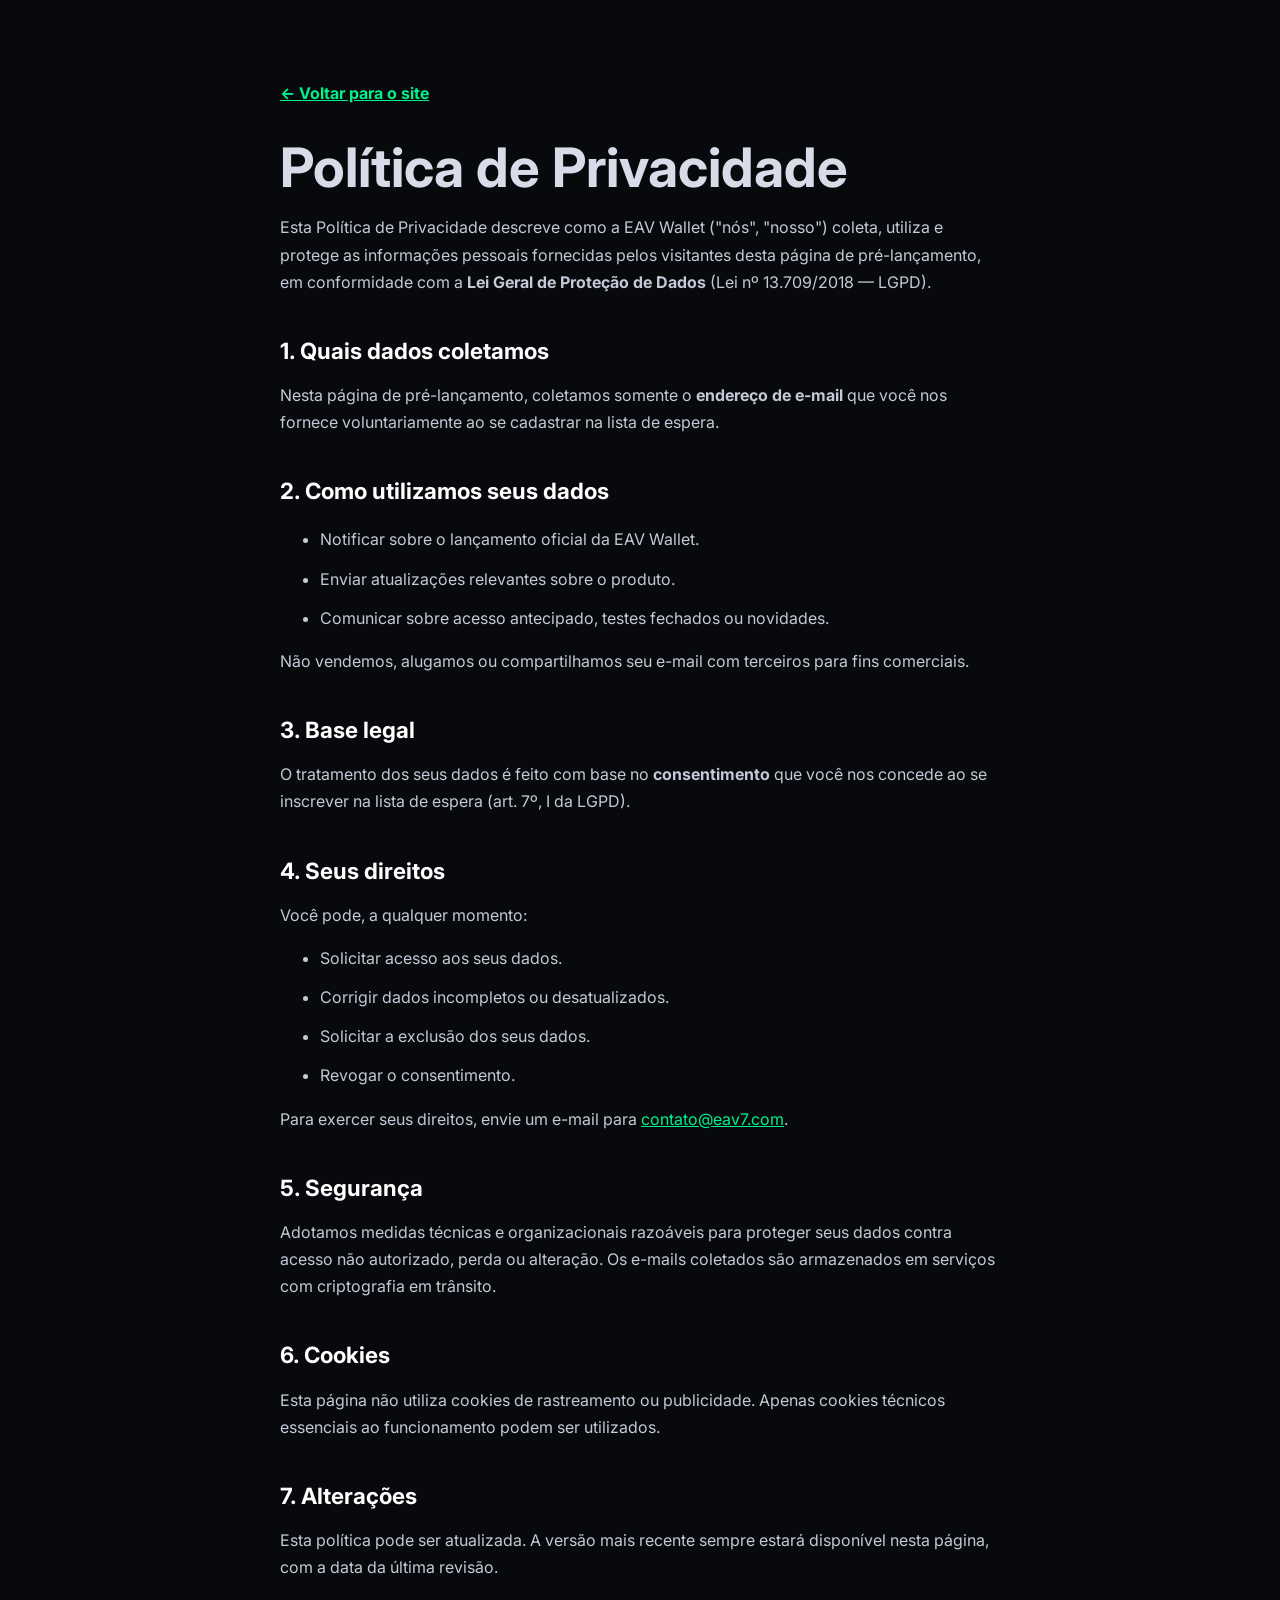
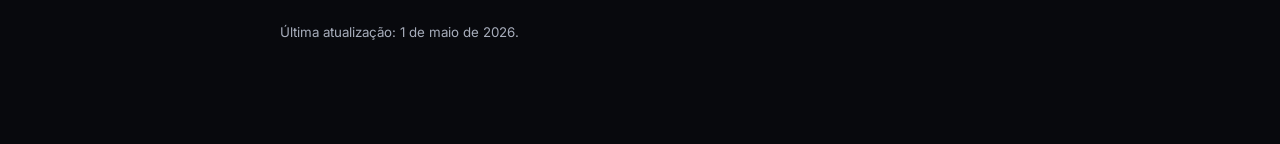
==== privacy.html @ 6b0c0b63 "feat: aplica top 10 melhorias da auditoria Performance: - PNG da seção Trade convertido pra JPEG: 5." ====
<!doctype html>
<html lang="pt-BR">
  <head>
    <meta charset="UTF-8" />
    <meta name="viewport" content="width=device-width, initial-scale=1.0" />
    <meta name="theme-color" content="#0a0814" />
    <title>Política de Privacidade | EAV Wallet</title>
    <meta name="description" content="Política de Privacidade da EAV Wallet — como tratamos seus dados em conformidade com a LGPD." />
    <meta name="robots" content="noindex" />
    <link rel="icon" type="image/svg+xml" href="favicon.svg" />
    <link rel="preconnect" href="https://fonts.googleapis.com" />
    <link rel="preconnect" href="https://fonts.gstatic.com" crossorigin />
    <link
      href="https://fonts.googleapis.com/css2?family=Inter:wght@400;500;600;700;800&display=swap"
      rel="stylesheet"
    />
    <link rel="stylesheet" href="styles.css" />
    <style>
      .legal {
        max-width: 760px;
        margin: 0 auto;
        padding: 80px 20px 100px;
        color: #d7dce8;
        line-height: 1.7;
      }
      .legal h1 {
        font-size: clamp(2rem, 5vw, 3.4rem);
        margin: 0 0 18px;
        line-height: 1.05;
      }
      .legal h2 {
        margin: 36px 0 12px;
        font-size: 1.4rem;
        color: #fff;
      }
      .legal p,
      .legal li {
        margin: 12px 0;
        color: #c3c9d6;
      }
      .legal a {
        color: var(--green);
        text-decoration: underline;
      }
      .legal small {
        display: block;
        margin-top: 40px;
        color: var(--muted);
      }
      .back {
        display: inline-flex;
        align-items: center;
        gap: 8px;
        margin-bottom: 32px;
        color: var(--green);
        font-weight: 700;
      }
    </style>
  </head>
  <body>
    <main class="legal">
      <a class="back" href="index.html">← Voltar para o site</a>
      <h1>Política de Privacidade</h1>
      <p>
        Esta Política de Privacidade descreve como a EAV Wallet ("nós", "nosso") coleta,
        utiliza e protege as informações pessoais fornecidas pelos visitantes desta página
        de pré-lançamento, em conformidade com a <strong>Lei Geral de Proteção de Dados</strong>
        (Lei nº 13.709/2018 — LGPD).
      </p>

      <h2>1. Quais dados coletamos</h2>
      <p>
        Nesta página de pré-lançamento, coletamos somente o <strong>endereço de e-mail</strong>
        que você nos fornece voluntariamente ao se cadastrar na lista de espera.
      </p>

      <h2>2. Como utilizamos seus dados</h2>
      <ul>
        <li>Notificar sobre o lançamento oficial da EAV Wallet.</li>
        <li>Enviar atualizações relevantes sobre o produto.</li>
        <li>Comunicar sobre acesso antecipado, testes fechados ou novidades.</li>
      </ul>
      <p>
        Não vendemos, alugamos ou compartilhamos seu e-mail com terceiros para fins comerciais.
      </p>

      <h2>3. Base legal</h2>
      <p>
        O tratamento dos seus dados é feito com base no <strong>consentimento</strong> que você
        nos concede ao se inscrever na lista de espera (art. 7º, I da LGPD).
      </p>

      <h2>4. Seus direitos</h2>
      <p>Você pode, a qualquer momento:</p>
      <ul>
        <li>Solicitar acesso aos seus dados.</li>
        <li>Corrigir dados incompletos ou desatualizados.</li>
        <li>Solicitar a exclusão dos seus dados.</li>
        <li>Revogar o consentimento.</li>
      </ul>
      <p>
        Para exercer seus direitos, envie um e-mail para
        <a href="mailto:contato@eav7.com">contato@eav7.com</a>.
      </p>

      <h2>5. Segurança</h2>
      <p>
        Adotamos medidas técnicas e organizacionais razoáveis para proteger seus dados contra
        acesso não autorizado, perda ou alteração. Os e-mails coletados são armazenados em
        serviços com criptografia em trânsito.
      </p>

      <h2>6. Cookies</h2>
      <p>
        Esta página não utiliza cookies de rastreamento ou publicidade. Apenas cookies técnicos
        essenciais ao funcionamento podem ser utilizados.
      </p>

      <h2>7. Alterações</h2>
      <p>
        Esta política pode ser atualizada. A versão mais recente sempre estará disponível nesta
        página, com a data da última revisão.
      </p>

      <small>Última atualização: 1 de maio de 2026.</small>
    </main>
  </body>
</html>
---- styles.css ----
:root {
  --bg: #08090d;
  --panel: #15171f;
  --panel-2: #1f222d;
  --text: #f8fafc;
  --muted: #a7adbb;
  --line: rgba(255, 255, 255, 0.1);
  --green: #00f08a;
  --green-2: #0cc978;
  --blue: #4f7cff;
  --violet: #6f5cff;
  --yellow: #f8c52e;
  --red: #ff5a67;
  --shadow: 0 28px 80px rgba(0, 0, 0, 0.38);
}

* {
  box-sizing: border-box;
}

html {
  scroll-behavior: smooth;
  overflow-x: hidden;
}

body {
  margin: 0;
  font-family: Inter, system-ui, -apple-system, BlinkMacSystemFont, "Segoe UI", sans-serif;
  background: var(--bg);
  color: var(--text);
  letter-spacing: 0;
  overflow-x: hidden;
}

a {
  color: inherit;
  text-decoration: none;
}

img {
  display: block;
  max-width: 100%;
}

a:focus-visible,
button:focus-visible,
input:focus-visible {
  outline: 3px solid var(--green);
  outline-offset: 3px;
}

.shell {
  width: 100%;
  max-width: 1180px;
  padding: 0 20px;
  margin: 0 auto;
}

main,
header,
footer,
section {
  width: 100%;
  max-width: 100%;
}

.site-header {
  position: sticky;
  top: 0;
  z-index: 50;
  border-bottom: 1px solid rgba(255, 255, 255, 0.08);
  background: rgba(8, 9, 13, 0.76);
  backdrop-filter: blur(18px);
}

.nav {
  min-height: 78px;
  display: flex;
  align-items: center;
  justify-content: space-between;
  gap: 24px;
}

.brand img {
  width: 180px;
  height: auto;
}

.nav-links {
  display: flex;
  align-items: center;
  gap: 6px;
  color: var(--muted);
  font-size: 0.94rem;
  font-weight: 600;
}

.nav-links > a,
.nav-trigger {
  display: inline-flex;
  align-items: center;
  gap: 6px;
  min-height: 42px;
  padding: 0 13px;
  border: 0;
  border-radius: 999px;
  color: var(--muted);
  background: transparent;
  font: inherit;
  cursor: pointer;
  transition: color 180ms ease, background 180ms ease;
}

.nav-links > a:hover,
.nav-trigger:hover,
.nav-group.is-open .nav-trigger {
  color: var(--text);
  background: rgba(255, 255, 255, 0.07);
}

.nav-trigger svg {
  width: 15px;
  height: 15px;
  transition: transform 180ms ease;
}

.nav-group {
  position: relative;
}

.nav-group.is-open .nav-trigger svg {
  transform: rotate(180deg);
}

.nav-dropdown {
  position: absolute;
  top: calc(100% + 12px);
  left: 0;
  width: 330px;
  padding: 10px;
  border: 1px solid rgba(255, 255, 255, 0.12);
  border-radius: 14px;
  background: rgba(15, 17, 24, 0.96);
  box-shadow: 0 24px 70px rgba(0, 0, 0, 0.42);
  backdrop-filter: blur(20px);
  opacity: 0;
  visibility: hidden;
  transform: translateY(8px) scale(0.98);
  transform-origin: top left;
  transition: opacity 180ms ease, visibility 180ms ease, transform 180ms ease;
}

.nav-group:hover .nav-dropdown,
.nav-group.is-open .nav-dropdown {
  opacity: 1;
  visibility: visible;
  transform: translateY(0) scale(1);
}

.nav-dropdown a {
  display: flex;
  gap: 12px;
  padding: 13px;
  border-radius: 10px;
  color: var(--text);
  transition: background 180ms ease, transform 180ms ease;
}

.nav-dropdown a:hover {
  background: rgba(0, 240, 138, 0.08);
  transform: translateX(3px);
}

.nav-dropdown svg {
  flex: 0 0 auto;
  width: 22px;
  height: 22px;
  color: var(--green);
}

.nav-dropdown span {
  display: grid;
  gap: 4px;
}

.nav-dropdown strong {
  font-size: 0.92rem;
}

.nav-dropdown small {
  color: var(--muted);
  font-size: 0.8rem;
  line-height: 1.35;
}

.nav-actions {
  display: flex;
  align-items: center;
  gap: 10px;
}

.nav-cta,
.button,
.waitlist button {
  display: inline-flex;
  align-items: center;
  justify-content: center;
  gap: 10px;
  border: 0;
  border-radius: 999px;
  font: inherit;
  font-weight: 800;
  cursor: pointer;
  transition: transform 180ms ease, border-color 180ms ease, background 180ms ease;
}

.nav-cta {
  min-height: 44px;
  padding: 0 18px;
  color: #06110c;
  background: var(--green);
}

.nav-login {
  display: inline-flex;
  align-items: center;
  justify-content: center;
  min-height: 44px;
  padding: 0 16px;
  border: 1px solid rgba(255, 255, 255, 0.12);
  border-radius: 999px;
  color: var(--text);
  background: rgba(255, 255, 255, 0.055);
  font-size: 0.9rem;
  font-weight: 800;
  transition: transform 180ms ease, border-color 180ms ease;
}

.nav-login:hover {
  transform: translateY(-2px);
  border-color: rgba(0, 240, 138, 0.35);
}

.mobile-menu-button {
  display: none;
  width: 44px;
  height: 44px;
  border: 1px solid rgba(255, 255, 255, 0.12);
  border-radius: 999px;
  color: var(--text);
  background: rgba(255, 255, 255, 0.055);
}

.mobile-menu-button svg {
  width: 21px;
  height: 21px;
}

.mobile-panel {
  display: none;
}

.button {
  min-height: 54px;
  padding: 0 22px;
}

.button.primary {
  color: #06110c;
  background: var(--green);
  box-shadow: 0 18px 48px rgba(0, 240, 138, 0.22);
}

.button.secondary {
  color: var(--text);
  border: 1px solid var(--line);
  background: rgba(255, 255, 255, 0.06);
}

.nav-cta:hover,
.button:hover,
.waitlist button:hover {
  transform: translateY(-2px);
}

.nav-cta svg,
.button svg,
.eyebrow svg,
.waitlist svg,
.feature-card svg,
.security-item svg {
  width: 18px;
  height: 18px;
  stroke-width: 2.4;
}

.section-band {
  position: relative;
  overflow: hidden;
}

.hero {
  min-height: calc(100vh - 78px);
  display: flex;
  align-items: center;
  padding: 76px 0 96px;
}

.hero::before,
.security-section::before,
.download-section::before {
  content: "";
  position: absolute;
  inset: 0;
  pointer-events: none;
  background:
    radial-gradient(circle at 16% 18%, rgba(0, 240, 138, 0.2), transparent 32%),
    radial-gradient(circle at 84% 20%, rgba(79, 124, 255, 0.18), transparent 31%),
    linear-gradient(180deg, rgba(255, 255, 255, 0.05), transparent 42%);
}

.hero-grid,
.security-grid,
.download-grid {
  position: relative;
  display: grid;
  grid-template-columns: minmax(0, 0.95fr) minmax(420px, 1.05fr);
  align-items: center;
  gap: 64px;
}

.eyebrow {
  display: inline-flex;
  align-items: center;
  gap: 9px;
  width: fit-content;
  min-height: 36px;
  padding: 0 13px;
  border: 1px solid rgba(0, 240, 138, 0.22);
  border-radius: 999px;
  color: #baffdf;
  background: rgba(0, 240, 138, 0.08);
  font-size: 0.78rem;
  font-weight: 800;
  text-transform: uppercase;
}

.eyebrow.muted {
  color: #6dffb6;
  background: rgba(0, 240, 138, 0.12);
  border-color: rgba(0, 240, 138, 0.28);
}

.subscribed-toast {
  position: fixed;
  left: 50%;
  bottom: 30px;
  z-index: 80;
  display: inline-flex;
  align-items: center;
  gap: 10px;
  padding: 14px 22px;
  border: 1px solid rgba(0, 240, 138, 0.4);
  border-radius: 999px;
  background: linear-gradient(180deg, rgba(0, 240, 138, 0.18), rgba(0, 240, 138, 0.08));
  backdrop-filter: blur(20px);
  color: #d6ffec;
  font-weight: 700;
  box-shadow: 0 20px 50px rgba(0, 240, 138, 0.25);
  transform: translateX(-50%) translateY(40px);
  opacity: 0;
  transition: transform 360ms cubic-bezier(0.22, 1, 0.36, 1), opacity 360ms ease;
}

.subscribed-toast.is-visible {
  transform: translateX(-50%) translateY(0);
  opacity: 1;
}

.subscribed-toast svg {
  width: 20px;
  height: 20px;
  color: var(--green);
}

.hero h1 {
  margin: 22px 0 0;
  font-size: clamp(4rem, 10vw, 8.7rem);
  line-height: 0.86;
  letter-spacing: 0;
  color: var(--text);
}

.hero-lead {
  max-width: 650px;
  margin: 30px 0 0;
  color: #d7dce8;
  font-size: clamp(1.1rem, 1.8vw, 1.36rem);
  line-height: 1.65;
}

.hero-actions {
  display: flex;
  flex-wrap: wrap;
  gap: 14px;
  margin-top: 34px;
}

.official-strip {
  display: flex;
  flex-wrap: wrap;
  align-items: center;
  gap: 10px;
  margin-top: 22px;
}

.official-strip span {
  display: inline-flex;
  align-items: center;
  gap: 8px;
  min-height: 38px;
  padding: 0 12px;
  border: 1px solid rgba(255, 255, 255, 0.1);
  border-radius: 999px;
  background: rgba(255, 255, 255, 0.055);
  color: #dce3ef;
  font-size: 0.82rem;
  font-weight: 800;
}

.official-strip img {
  width: 21px;
  height: 21px;
  object-fit: contain;
}

.official-strip img[src$="visa.svg"] {
  width: 42px;
}

.official-strip img[src$="pix.svg"] {
  width: 46px;
}

.official-strip .logo-only {
  padding-inline: 13px;
}

.trust-row {
  display: grid;
  grid-template-columns: repeat(3, minmax(0, 1fr));
  gap: 14px;
  margin-top: 48px;
}

.trust-row div {
  border-top: 1px solid var(--line);
  padding-top: 18px;
}

.trust-row strong,
.trust-row span {
  display: block;
}

.trust-row strong {
  font-size: 1rem;
}

.trust-row span {
  margin-top: 6px;
  color: var(--muted);
  font-size: 0.86rem;
  line-height: 1.45;
}

.hero-visual {
  min-height: 690px;
  position: relative;
  transform-style: preserve-3d;
}

.hero-visual::before {
  content: "";
  position: absolute;
  inset: 6% 8%;
  background:
    radial-gradient(ellipse at 50% 50%, rgba(0, 240, 138, 0.22) 0%, transparent 60%),
    radial-gradient(ellipse at 70% 80%, rgba(79, 124, 255, 0.16) 0%, transparent 55%);
  filter: blur(54px);
  pointer-events: none;
  animation: heroGlowDrift 11s ease-in-out infinite alternate;
}

@keyframes heroGlowDrift {
  from { transform: translate3d(-14px, -10px, 0) scale(1); }
  to   { transform: translate3d(14px, 10px, 0) scale(1.05); }
}

.phone-stack {
  position: absolute;
  inset: 0;
  transform:
    perspective(1200px)
    rotateX(calc(var(--tilt-x, 0deg) + var(--scroll-tilt-x, 0deg) + var(--auto-tilt-x, 0deg)))
    rotateY(calc(var(--tilt-y, 0deg) + var(--scroll-tilt-y, 0deg) + var(--auto-tilt-y, 0deg)));
  transition: transform 220ms ease-out;
  will-change: transform;
  animation: phoneStackSway 14s ease-in-out infinite;
}

@keyframes phoneStackSway {
  0%, 100% { --auto-tilt-x: 0deg; --auto-tilt-y: 0deg; }
  25%      { --auto-tilt-x: 2deg; --auto-tilt-y: -3deg; }
  50%      { --auto-tilt-x: -1deg; --auto-tilt-y: 4deg; }
  75%      { --auto-tilt-x: 3deg; --auto-tilt-y: 2deg; }
}

@property --auto-tilt-x {
  syntax: "<angle>";
  inherits: false;
  initial-value: 0deg;
}

@property --auto-tilt-y {
  syntax: "<angle>";
  inherits: false;
  initial-value: 0deg;
}

.phone {
  position: absolute;
  margin: 0;
  overflow: hidden;
  border: 1px solid rgba(255, 255, 255, 0.16);
  border-radius: 36px;
  background: #101116;
  box-shadow: var(--shadow);
}

.phone img {
  width: 100%;
  height: 100%;
  object-fit: cover;
}

.phone::after {
  content: "";
  position: absolute;
  inset: 0;
  border-radius: inherit;
  background: linear-gradient(115deg, transparent 35%, rgba(255, 255, 255, 0.18) 50%, transparent 65%);
  background-size: 240% 100%;
  background-position: 100% 0;
  pointer-events: none;
  mix-blend-mode: screen;
  opacity: 0;
}

.phone-main {
  z-index: 3;
  width: min(330px, 56vw);
  aspect-ratio: 709 / 1600;
  left: 50%;
  top: 0;
  transform: translateX(-50%);
  animation: floatMain 6s ease-in-out infinite;
}

.phone-main::after {
  animation: phoneShine 6.5s ease-in-out 800ms infinite;
}

@keyframes phoneShine {
  0%, 60%, 100% {
    background-position: 100% 0;
    opacity: 0;
  }
  10% { opacity: 0.9; }
  35% {
    background-position: -10% 0;
    opacity: 0;
  }
}

.phone-side {
  width: min(235px, 41vw);
  aspect-ratio: 709 / 1600;
  opacity: 0.82;
  filter: saturate(0.9);
  will-change: transform;
}

.phone-side.top {
  right: 0;
  top: 78px;
  transform: rotate(7deg);
  animation: floatSideTop 7.5s ease-in-out 400ms infinite;
}

.phone-side.bottom {
  left: 0;
  bottom: 34px;
  transform: rotate(-8deg);
  animation: floatSideBottom 8s ease-in-out 1200ms infinite;
}

@keyframes floatSideTop {
  0%, 100% { transform: rotate(7deg) translateY(0); }
  50%      { transform: rotate(8deg) translateY(-12px); }
}

@keyframes floatSideBottom {
  0%, 100% { transform: rotate(-8deg) translateY(0); }
  50%      { transform: rotate(-9deg) translateY(10px); }
}

.floating-card {
  position: absolute;
  z-index: 5;
  border: 1px solid rgba(255, 255, 255, 0.12);
  border-radius: 18px;
  background: rgba(24, 27, 36, 0.82);
  box-shadow: var(--shadow);
  backdrop-filter: blur(16px);
  transition: transform 220ms ease-out, box-shadow 320ms ease;
  will-change: transform;
}

.floating-card:hover {
  box-shadow: 0 26px 70px rgba(0, 240, 138, 0.18), var(--shadow);
}

.balance-card {
  left: 0;
  top: 70px;
  width: 210px;
  padding: 18px;
  transform: translate3d(calc(var(--shift-x, 0px) * -0.6), calc(var(--shift-y, 0px) * -0.6), 0);
  animation: cardFloatLeft 7s ease-in-out 200ms infinite;
}

@keyframes cardFloatLeft {
  0%, 100% { transform: translate3d(calc(var(--shift-x, 0px) * -0.6), calc(var(--shift-y, 0px) * -0.6), 0); }
  50%      { transform: translate3d(calc(var(--shift-x, 0px) * -0.6 - 4px), calc(var(--shift-y, 0px) * -0.6 - 8px), 0); }
}

.balance-card span,
.balance-card small {
  display: block;
  color: var(--muted);
  font-size: 0.82rem;
}

.balance-card strong {
  display: block;
  margin: 8px 0;
  font-size: 1.5rem;
}

.balance-card small {
  color: var(--green);
}

.pix-card {
  right: 24px;
  bottom: 86px;
  display: flex;
  align-items: center;
  gap: 10px;
  padding: 14px 16px;
  color: #dfffee;
  font-weight: 800;
  transform: translate3d(calc(var(--shift-x, 0px) * 0.7), calc(var(--shift-y, 0px) * 0.7), 0);
  animation: cardFloatRight 8s ease-in-out 600ms infinite;
}

@keyframes cardFloatRight {
  0%, 100% { transform: translate3d(calc(var(--shift-x, 0px) * 0.7), calc(var(--shift-y, 0px) * 0.7), 0); }
  50%      { transform: translate3d(calc(var(--shift-x, 0px) * 0.7 + 4px), calc(var(--shift-y, 0px) * 0.7 + 10px), 0); }
}

.pix-card img {
  width: 52px;
  height: 24px;
  object-fit: contain;
}

.coin-orbit {
  position: absolute;
  inset: 68px 28px 56px;
  z-index: 4;
  pointer-events: none;
}

.coin {
  position: absolute;
  width: 44px;
  height: 44px;
  border-radius: 999px;
  box-shadow: 0 18px 46px rgba(0, 0, 0, 0.36);
  will-change: transform;
}

.coin::after {
  content: "";
  position: absolute;
  inset: -6px;
  border-radius: inherit;
  background: radial-gradient(circle, rgba(0, 240, 138, 0.22), transparent 70%);
  filter: blur(8px);
  z-index: -1;
}

.coin.btc {
  left: 16%;
  top: 46%;
  animation: coinDriftBTC 9s ease-in-out -1s infinite;
}

.coin.eth {
  right: 13%;
  top: 30%;
  animation: coinDriftETH 11s ease-in-out -2.6s infinite;
}

.coin.sol {
  right: 21%;
  bottom: 18%;
  animation: coinDriftSOL 8.5s ease-in-out -4.1s infinite;
}

@keyframes coinDriftBTC {
  0%, 100% { transform: translate3d(0, 0, 0) rotate(0deg) scale(1); }
  33%      { transform: translate3d(14px, -22px, 0) rotate(-6deg) scale(1.08); }
  66%      { transform: translate3d(-6px, -10px, 0) rotate(4deg) scale(1.04); }
}

@keyframes coinDriftETH {
  0%, 100% { transform: translate3d(0, 0, 0) rotate(0deg) scale(1); }
  40%      { transform: translate3d(-12px, 18px, 0) rotate(8deg) scale(1.06); }
  70%      { transform: translate3d(8px, 4px, 0) rotate(-3deg) scale(0.96); }
}

@keyframes coinDriftSOL {
  0%, 100% { transform: translate3d(0, 0, 0) rotate(0deg) scale(1); }
  35%      { transform: translate3d(-16px, -14px, 0) rotate(5deg) scale(1.1); }
  72%      { transform: translate3d(10px, -22px, 0) rotate(-7deg) scale(0.94); }
}

.product-section,
.app-section,
.assets-section,
.proof-section {
  padding: 102px 0;
  background: #f5f7fb;
  color: #111827;
}

.proof-section {
  padding: 34px 0;
  border-bottom: 1px solid rgba(17, 24, 39, 0.08);
}

.proof-grid {
  display: grid;
  grid-template-columns: repeat(4, minmax(0, 1fr));
  gap: 14px;
}

.proof-item {
  min-height: 152px;
  padding: 22px;
  border: 1px solid rgba(17, 24, 39, 0.08);
  border-radius: 8px;
  background: #fff;
  box-shadow: 0 16px 36px rgba(15, 23, 42, 0.06);
}

.proof-item span,
.proof-item small {
  display: block;
}

.proof-item span {
  color: var(--green-2);
  font-size: 0.76rem;
  font-weight: 900;
  text-transform: uppercase;
}

.proof-item strong {
  display: block;
  margin-top: 12px;
  font-size: clamp(1.35rem, 2.4vw, 2rem);
  line-height: 1;
  letter-spacing: 0;
}

.proof-item small {
  margin-top: 12px;
  color: #667085;
  line-height: 1.45;
}

.section-heading {
  max-width: 720px;
}

.section-heading.centered {
  margin: 0 auto 42px;
  text-align: center;
}

.section-heading h2 {
  margin: 18px 0 0;
  font-size: clamp(2.2rem, 5vw, 4.8rem);
  line-height: 0.98;
  letter-spacing: 0;
}

.section-heading p {
  margin: 22px 0 0;
  color: #c3c9d6;
  font-size: 1.08rem;
  line-height: 1.7;
}

.product-section .section-heading p,
.assets-section .section-heading p,
.app-section .section-heading p {
  color: #667085;
}

.product-section .section-heading {
  margin-bottom: 40px;
}

.feature-grid {
  display: grid;
  grid-template-columns: repeat(4, minmax(0, 1fr));
  gap: 16px;
}

.feature-card {
  min-height: 280px;
  padding: 28px;
  border: 1px solid rgba(17, 24, 39, 0.08);
  border-radius: 8px;
  background: #fff;
  box-shadow: 0 18px 45px rgba(15, 23, 42, 0.08);
  transition: transform 240ms ease, border-color 240ms ease, box-shadow 240ms ease;
}

.feature-card:hover {
  transform: translateY(-7px);
  border-color: rgba(0, 201, 120, 0.36);
  box-shadow: 0 24px 60px rgba(15, 23, 42, 0.12);
}

.feature-card svg {
  width: 34px;
  height: 34px;
  color: var(--green-2);
}

.feature-icon {
  width: 42px;
  height: 42px;
  object-fit: contain;
}

.feature-icon[src$="pix.svg"] {
  width: 76px;
}

.feature-icon.wide {
  width: 82px;
  height: 34px;
  padding: 7px 10px;
  border-radius: 8px;
  background: #10172b;
}

.mini-coin-row {
  display: flex;
  align-items: center;
  gap: 8px;
}

.mini-coin-row img {
  width: 40px;
  height: 40px;
}

.feature-card h3 {
  margin: 34px 0 0;
  font-size: 1.28rem;
}

.feature-card p {
  margin: 14px 0 0;
  color: #5b6474;
  line-height: 1.62;
}

.security-section {
  padding: 112px 0;
}

.cards-section {
  padding: 112px 0;
  background: #08090d;
}

.cards-section::before {
  content: "";
  position: absolute;
  inset: 0;
  pointer-events: none;
  background:
    radial-gradient(circle at 18% 18%, rgba(111, 92, 255, 0.22), transparent 30%),
    radial-gradient(circle at 78% 38%, rgba(0, 240, 138, 0.14), transparent 34%),
    linear-gradient(180deg, rgba(255, 255, 255, 0.045), transparent 42%);
}

.cards-section::after {
  content: "";
  position: absolute;
  inset: 0;
  pointer-events: none;
  opacity: 0.22;
  background-image:
    linear-gradient(rgba(255, 255, 255, 0.08) 1px, transparent 1px),
    linear-gradient(90deg, rgba(255, 255, 255, 0.08) 1px, transparent 1px);
  background-size: 44px 44px;
  mask-image: linear-gradient(180deg, transparent, #000 18%, #000 74%, transparent);
}

.cards-grid {
  position: relative;
  display: grid;
  grid-template-columns: minmax(360px, 0.9fr) minmax(0, 1.1fr);
  align-items: center;
  gap: 70px;
}

.cards-visual {
  position: relative;
  min-height: 650px;
}

.cards-art {
  position: absolute;
  inset: 28px 24px 58px 0;
  overflow: hidden;
  border: 1px solid rgba(255, 255, 255, 0.12);
  border-radius: 36px;
  background:
    radial-gradient(circle at 30% 16%, rgba(0, 240, 138, 0.26), transparent 28%),
    radial-gradient(circle at 82% 76%, rgba(111, 92, 255, 0.24), transparent 34%),
    linear-gradient(145deg, #11141e, #07080d 68%);
  box-shadow: var(--shadow);
}

.cards-art::before {
  content: "";
  position: absolute;
  inset: 0;
  background-image:
    linear-gradient(rgba(255, 255, 255, 0.07) 1px, transparent 1px),
    linear-gradient(90deg, rgba(255, 255, 255, 0.07) 1px, transparent 1px);
  background-size: 42px 42px;
  opacity: 0.18;
}

.cards-art::after {
  content: "";
  position: absolute;
  left: 16%;
  top: 12%;
  width: 280px;
  height: 280px;
  border: 1px solid rgba(0, 240, 138, 0.22);
  border-radius: 999px;
  box-shadow: 0 0 80px rgba(0, 240, 138, 0.12);
}

.cards-orbit {
  position: absolute;
  border-radius: 999px;
  border: 1px solid rgba(255, 255, 255, 0.12);
}

.cards-orbit.one {
  width: 180px;
  height: 180px;
  right: 8%;
  top: 10%;
}

.cards-orbit.two {
  width: 110px;
  height: 110px;
  left: 10%;
  bottom: 12%;
  border-color: rgba(111, 92, 255, 0.28);
}

.limit-panel,
.security-panel-mini {
  position: absolute;
  z-index: 1;
  border: 1px solid rgba(255, 255, 255, 0.12);
  border-radius: 14px;
  background: rgba(12, 14, 22, 0.72);
  box-shadow: 0 22px 60px rgba(0, 0, 0, 0.32);
  backdrop-filter: blur(16px);
}

.limit-panel {
  left: 24px;
  top: 40px;
  width: 190px;
  padding: 16px;
}

.limit-panel span,
.limit-panel strong {
  display: block;
}

.limit-panel span {
  color: var(--muted);
  font-size: 0.78rem;
}

.limit-panel strong {
  margin-top: 8px;
  font-size: 1.55rem;
}

.limit-panel div {
  height: 8px;
  margin-top: 16px;
  overflow: hidden;
  border-radius: 999px;
  background: rgba(255, 255, 255, 0.12);
}

.limit-panel i {
  display: block;
  height: 100%;
  border-radius: inherit;
  background: var(--green);
}

.security-panel-mini {
  right: 24px;
  bottom: 42px;
  display: flex;
  align-items: center;
  gap: 10px;
  padding: 14px 16px;
  color: #dfffee;
  font-weight: 900;
}

.security-panel-mini svg {
  width: 21px;
  height: 21px;
  color: var(--green);
}

.card-preview {
  position: absolute;
  right: 6px;
  bottom: 116px;
  width: min(386px, 82vw);
  aspect-ratio: 1.586 / 1;
  padding: 20px 22px;
  border: 1px solid rgba(255, 255, 255, 0.16);
  border-radius: 22px;
  color: #f8fafc;
  background:
    radial-gradient(circle at 92% 10%, rgba(0, 240, 138, 0.38), transparent 28%),
    radial-gradient(circle at 12% 92%, rgba(111, 92, 255, 0.34), transparent 34%),
    linear-gradient(135deg, #0c0e16 0%, #171a25 54%, #08090d 100%);
  box-shadow: 0 28px 80px rgba(0, 0, 0, 0.46);
  backdrop-filter: blur(16px);
  transform: rotate(5deg);
  overflow: hidden;
}

.card-preview::before {
  content: "";
  position: absolute;
  inset: 0;
  background:
    linear-gradient(115deg, transparent 0 28%, rgba(255, 255, 255, 0.1) 29%, transparent 43%),
    repeating-linear-gradient(135deg, rgba(255, 255, 255, 0.045) 0 1px, transparent 1px 14px);
  opacity: 0.7;
  pointer-events: none;
}

.card-preview::after {
  content: "";
  position: absolute;
  right: -56px;
  top: -54px;
  width: 178px;
  height: 178px;
  border: 1px solid rgba(0, 240, 138, 0.26);
  border-radius: 999px;
  box-shadow: 0 0 60px rgba(0, 240, 138, 0.18);
}

.card-sheen {
  position: absolute;
  inset: -88px auto auto -56px;
  width: 300px;
  height: 300px;
  background: linear-gradient(135deg, rgba(111, 92, 255, 0.24), rgba(0, 240, 138, 0.12));
  clip-path: polygon(0 12%, 64% 0, 100% 100%, 22% 84%);
  opacity: 0.78;
}

.card-chip {
  width: 44px;
  height: 32px;
  border-radius: 8px;
  background:
    linear-gradient(90deg, transparent 33%, rgba(0, 0, 0, 0.18) 33% 36%, transparent 36% 64%, rgba(0, 0, 0, 0.18) 64% 67%, transparent 67%),
    linear-gradient(0deg, transparent 47%, rgba(0, 0, 0, 0.18) 47% 53%, transparent 53%),
    linear-gradient(135deg, #f8d76a, #b77818);
}

.card-brand-row,
.card-middle,
.card-bottom {
  position: relative;
  z-index: 1;
  display: flex;
  align-items: center;
  justify-content: space-between;
}

.card-brand-row img {
  width: 132px;
  height: auto;
}

.card-middle {
  margin-top: 30px;
}

.card-middle svg {
  width: 24px;
  height: 24px;
  color: rgba(255, 255, 255, 0.72);
  transform: rotate(90deg);
}

.card-number {
  position: relative;
  z-index: 1;
  display: block;
  margin-top: 20px;
  color: rgba(255, 255, 255, 0.88);
  font-size: clamp(1.25rem, 3vw, 1.75rem);
  font-weight: 800;
  letter-spacing: 0.06em;
}

.card-bottom {
  margin-top: 18px;
}

.card-bottom span {
  display: grid;
  gap: 4px;
  color: #fff;
  font-size: 0.82rem;
  font-weight: 900;
  letter-spacing: 0.08em;
}

.card-bottom small {
  color: #8f98aa;
  font-size: 0.58rem;
  font-weight: 900;
}

.card-bottom img {
  width: 62px;
  height: auto;
}

.cards-copy h2 {
  margin: 18px 0 0;
  font-size: clamp(2.35rem, 5vw, 5rem);
  line-height: 0.98;
}

.cards-copy p {
  max-width: 660px;
  margin: 22px 0 0;
  color: #c3c9d6;
  font-size: 1.08rem;
  line-height: 1.7;
}

.cards-feature-list {
  display: grid;
  gap: 14px;
  margin-top: 34px;
}

.cards-feature-list div {
  display: flex;
  gap: 16px;
  align-items: flex-start;
  padding: 18px;
  border: 1px solid rgba(255, 255, 255, 0.1);
  border-radius: 8px;
  background: rgba(255, 255, 255, 0.055);
}

.cards-feature-list svg {
  flex: 0 0 auto;
  width: 25px;
  height: 25px;
  color: var(--green);
}

.cards-feature-list strong,
.cards-feature-list small {
  display: block;
}

.cards-feature-list strong {
  color: #fff;
}

.cards-feature-list small {
  margin-top: 5px;
  color: var(--muted);
  line-height: 1.45;
}

.assets-section {
  padding-top: 0;
}

.token-section {
  position: relative;
  padding: 130px 0;
  background:
    radial-gradient(ellipse at 12% 18%, rgba(142, 89, 255, 0.28), transparent 45%),
    radial-gradient(ellipse at 88% 82%, rgba(242, 41, 91, 0.2), transparent 48%),
    #0a0814;
  color: #ecebf5;
  overflow: hidden;
}

.token-section::before {
  content: "";
  position: absolute;
  inset: 0;
  background-image:
    radial-gradient(circle, rgba(255, 255, 255, 0.05) 1px, transparent 1px);
  background-size: 32px 32px;
  -webkit-mask-image: radial-gradient(ellipse at center, black 25%, transparent 76%);
          mask-image: radial-gradient(ellipse at center, black 25%, transparent 76%);
  pointer-events: none;
}

.token-aurora {
  position: absolute;
  inset: -10%;
  background:
    conic-gradient(
      from 200deg at 50% 50%,
      rgba(142, 89, 255, 0) 0deg,
      rgba(142, 89, 255, 0.22) 60deg,
      rgba(242, 41, 91, 0.18) 140deg,
      rgba(99, 54, 196, 0.22) 220deg,
      rgba(142, 89, 255, 0) 360deg
    );
  filter: blur(80px);
  opacity: 0.85;
  pointer-events: none;
  animation: tokenAuroraSpin 28s linear infinite;
}

@keyframes tokenAuroraSpin {
  to { transform: rotate(360deg); }
}

.token-grid {
  position: relative;
  display: grid;
  grid-template-columns: minmax(0, 1fr) minmax(420px, 0.95fr);
  align-items: center;
  gap: 70px;
}

.token-eyebrow {
  background: rgba(142, 89, 255, 0.16);
  border-color: rgba(142, 89, 255, 0.4);
  color: #d4c2ff;
}

.token-eyebrow svg {
  color: #b89bff;
}

.token-copy h2 {
  margin: 22px 0 0;
  font-size: clamp(2.35rem, 4.6vw, 4.6rem);
  line-height: 0.96;
  letter-spacing: -0.01em;
  background: linear-gradient(180deg, #ffffff 0%, #c8b9f0 130%);
  -webkit-background-clip: text;
          background-clip: text;
  color: transparent;
}

.token-copy h2 + p {
  max-width: 560px;
  margin: 22px 0 0;
  color: #c5bce0;
  font-size: 1.08rem;
  line-height: 1.7;
}

.token-copy p strong {
  color: #d4c2ff;
  font-weight: 800;
}

.token-stats {
  display: grid;
  grid-template-columns: repeat(3, minmax(0, 1fr));
  gap: 14px;
  margin-top: 32px;
}

.token-stats > div {
  position: relative;
  padding: 18px 16px;
  border: 1px solid rgba(142, 89, 255, 0.22);
  border-radius: 16px;
  background: linear-gradient(180deg, rgba(142, 89, 255, 0.06), rgba(142, 89, 255, 0.015));
  backdrop-filter: blur(10px);
}

.token-stats svg {
  width: 22px;
  height: 22px;
  color: #b89bff;
}

.token-stats strong {
  display: block;
  margin-top: 12px;
  font-size: 1rem;
  font-weight: 800;
  color: #f0e8ff;
}

.token-stats span {
  display: block;
  margin-top: 4px;
  color: #8d83a8;
  font-size: 0.84rem;
  line-height: 1.4;
}

.token-actions {
  display: flex;
  flex-wrap: wrap;
  gap: 14px;
  margin-top: 34px;
}

.token-secondary {
  border-color: rgba(255, 255, 255, 0.16);
  background: rgba(255, 255, 255, 0.04);
  color: #ecebf5;
}

.token-secondary:hover {
  background: rgba(255, 255, 255, 0.08);
}

/* === Card replicando o Figma === */
.token-card {
  position: relative;
  padding: 130px 28px 32px;
  margin-top: 80px;
  border-radius: 18px;
  border: 1px solid #8e59ff;
  background:
    linear-gradient(180deg, rgba(99, 54, 196, 0.32) 0%, rgba(242, 41, 91, 0) 100%),
    rgba(8, 6, 16, 0.55);
  backdrop-filter: blur(14px);
  box-shadow:
    0 30px 80px rgba(99, 54, 196, 0.32),
    inset 0 1px 0 rgba(255, 255, 255, 0.08);
}

.token-card-glow {
  position: absolute;
  inset: -1px;
  border-radius: 18px;
  padding: 1px;
  background: linear-gradient(180deg, rgba(142, 89, 255, 0.85), rgba(242, 41, 91, 0.5) 60%, rgba(142, 89, 255, 0.1));
  -webkit-mask:
    linear-gradient(#000 0 0) content-box,
    linear-gradient(#000 0 0);
  -webkit-mask-composite: xor;
          mask-composite: exclude;
  pointer-events: none;
}

.token-coin-wrap {
  position: absolute;
  top: -80px;
  left: 50%;
  transform: translateX(-50%);
  width: 220px;
  height: 220px;
  display: grid;
  place-items: center;
}

.token-coin-halo {
  position: absolute;
  inset: -16%;
  border-radius: 50%;
  background:
    radial-gradient(circle, rgba(142, 89, 255, 0.55) 0%, rgba(242, 41, 91, 0.25) 35%, transparent 65%);
  filter: blur(28px);
  animation: tokenHaloPulse 4.5s ease-in-out infinite;
}

@keyframes tokenHaloPulse {
  0%, 100% { transform: scale(1); opacity: 0.85; }
  50%      { transform: scale(1.12); opacity: 1; }
}

.token-coin {
  position: relative;
  width: 220px;
  height: auto;
  filter: drop-shadow(0 20px 40px rgba(99, 54, 196, 0.55));
  animation: tokenCoinFloat 6s ease-in-out infinite;
  transform-origin: center;
}

@keyframes tokenCoinFloat {
  0%, 100% { transform: translateY(0) rotate(-3deg); }
  50%      { transform: translateY(-10px) rotate(3deg); }
}

.token-features {
  list-style: none;
  margin: 0;
  padding: 0;
  display: grid;
  gap: 8px;
  font-variant-numeric: tabular-nums;
}

.token-features li {
  display: flex;
  align-items: center;
  gap: 12px;
  padding: 6px 6px 6px 0;
  color: #ffffff;
  font-size: 1rem;
  line-height: 1.5;
  font-weight: 500;
  opacity: 1;
  transform: translateX(0);
  transition: opacity 500ms ease, transform 500ms cubic-bezier(0.22, 1, 0.36, 1);
}

.token-card:not(.is-visible) .token-features li {
  opacity: 0;
  transform: translateX(-10px);
}

.token-card.is-visible .token-features li:nth-child(1)  { transition-delay: 250ms; }
.token-card.is-visible .token-features li:nth-child(2)  { transition-delay: 320ms; }
.token-card.is-visible .token-features li:nth-child(3)  { transition-delay: 390ms; }
.token-card.is-visible .token-features li:nth-child(4)  { transition-delay: 460ms; }
.token-card.is-visible .token-features li:nth-child(5)  { transition-delay: 530ms; }
.token-card.is-visible .token-features li:nth-child(6)  { transition-delay: 600ms; }
.token-card.is-visible .token-features li:nth-child(7)  { transition-delay: 670ms; }
.token-card.is-visible .token-features li:nth-child(8)  { transition-delay: 740ms; }
.token-card.is-visible .token-features li:nth-child(9)  { transition-delay: 810ms; }
.token-card.is-visible .token-features li:nth-child(10) { transition-delay: 880ms; }

.token-features img {
  width: 30px;
  height: 30px;
  flex-shrink: 0;
  filter: drop-shadow(0 4px 10px rgba(54, 196, 119, 0.4));
}

@media (prefers-reduced-motion: reduce) {
  .token-aurora,
  .token-coin-halo,
  .token-coin {
    animation: none;
  }
  .token-features li {
    opacity: 1;
    transform: none;
    animation: none;
  }
}

.traders-section {
  position: relative;
  padding: 120px 0;
  background:
    radial-gradient(ellipse at 18% 20%, rgba(0, 240, 138, 0.18), transparent 42%),
    radial-gradient(ellipse at 86% 78%, rgba(79, 124, 255, 0.16), transparent 40%),
    #0a0d12;
  color: #e6ebf2;
  overflow: hidden;
}

.traders-section::before {
  content: "";
  position: absolute;
  inset: 0;
  background-image: radial-gradient(circle, rgba(255, 255, 255, 0.045) 1px, transparent 1px);
  background-size: 28px 28px;
  -webkit-mask-image: radial-gradient(ellipse at center, black 30%, transparent 78%);
          mask-image: radial-gradient(ellipse at center, black 30%, transparent 78%);
  pointer-events: none;
}

.traders-grid {
  position: relative;
  display: grid;
  grid-template-columns: minmax(0, 1fr) minmax(420px, 1.05fr);
  align-items: center;
  gap: 70px;
}

.traders-copy .eyebrow.muted {
  color: #baffdf;
  background: rgba(0, 240, 138, 0.1);
  border-color: rgba(0, 240, 138, 0.22);
}

.traders-copy h2 {
  margin: 22px 0 0;
  font-size: clamp(2.35rem, 4.6vw, 4.6rem);
  line-height: 0.96;
  letter-spacing: -0.01em;
  background: linear-gradient(180deg, #ffffff 0%, #b8c4d6 130%);
  -webkit-background-clip: text;
          background-clip: text;
  color: transparent;
}

.traders-copy p {
  max-width: 540px;
  margin: 22px 0 0;
  color: #97a4b6;
  font-size: 1.08rem;
  line-height: 1.7;
}

.trader-tools {
  display: grid;
  grid-template-columns: repeat(3, minmax(0, 1fr));
  gap: 14px;
  margin-top: 34px;
}

.trader-tools div {
  position: relative;
  min-height: 180px;
  padding: 22px;
  border: 1px solid rgba(255, 255, 255, 0.08);
  border-radius: 18px;
  background: linear-gradient(180deg, rgba(255, 255, 255, 0.04), rgba(255, 255, 255, 0.015));
  backdrop-filter: blur(12px);
  transition: transform 220ms ease, border-color 220ms ease, box-shadow 220ms ease;
}

.trader-tools div:hover {
  transform: translateY(-4px);
  border-color: rgba(0, 240, 138, 0.32);
  box-shadow: 0 18px 40px rgba(0, 240, 138, 0.1);
}

.trader-tools svg {
  width: 26px;
  height: 26px;
  color: var(--green);
}

.trader-tools strong,
.trader-tools span {
  display: block;
}

.trader-tools strong {
  margin-top: 22px;
  font-size: 1.02rem;
  color: #f0f4fb;
  font-weight: 700;
}

.trader-tools span {
  margin-top: 8px;
  color: #8995a8;
  line-height: 1.55;
}

.traders-visual {
  position: relative;
}

.traders-visual {
  position: relative;
  display: flex;
  justify-content: center;
  align-items: center;
  min-height: 620px;
  perspective: 1400px;
}

.trade-glow {
  position: absolute;
  inset: 8% 14%;
  background:
    radial-gradient(ellipse at 50% 50%, rgba(0, 240, 138, 0.32) 0%, transparent 60%),
    radial-gradient(ellipse at 70% 80%, rgba(79, 124, 255, 0.22) 0%, transparent 55%);
  filter: blur(46px);
  pointer-events: none;
  animation: tradeGlowDrift 9s ease-in-out infinite alternate;
}

@keyframes tradeGlowDrift {
  from { transform: translate3d(-12px, -8px, 0) scale(1); }
  to   { transform: translate3d(12px, 8px, 0) scale(1.04); }
}

.trade-phone {
  position: relative;
  width: min(310px, 64vw);
  margin: 0;
  padding: 10px;
  border-radius: 44px;
  border: 1px solid rgba(255, 255, 255, 0.1);
  background: linear-gradient(160deg, #1a1f2a 0%, #0a0d12 100%);
  box-shadow:
    0 36px 90px rgba(0, 0, 0, 0.55),
    0 0 0 1px rgba(255, 255, 255, 0.04) inset,
    0 1px 0 rgba(255, 255, 255, 0.08) inset;
  transform: rotate(-3deg) translateZ(0);
  animation: tradePhoneFloat 7s ease-in-out infinite;
}

.trade-phone::before {
  content: "";
  position: absolute;
  top: 14px;
  left: 50%;
  transform: translateX(-50%);
  width: 88px;
  height: 22px;
  border-radius: 999px;
  background: #05070b;
  z-index: 2;
}

.trade-phone img {
  display: block;
  width: 100%;
  height: auto;
  aspect-ratio: 1376 / 3106;
  border-radius: 36px;
  object-fit: cover;
  background: #0a0d12;
}

@keyframes tradePhoneFloat {
  0%, 100% { transform: rotate(-3deg) translateY(0); }
  50%      { transform: rotate(-3deg) translateY(-10px); }
}

.trade-float {
  position: absolute;
  z-index: 3;
  padding: 14px 16px;
  border-radius: 18px;
  border: 1px solid rgba(255, 255, 255, 0.1);
  background: linear-gradient(180deg, rgba(22, 28, 38, 0.92), rgba(12, 16, 22, 0.96));
  backdrop-filter: blur(18px);
  box-shadow: 0 22px 60px rgba(0, 0, 0, 0.55);
  color: #f0f4fb;
}

.trade-float strong {
  display: block;
  margin-top: 10px;
  font-size: 0.92rem;
  font-weight: 800;
  letter-spacing: 0.04em;
}

.trade-float small {
  display: block;
  margin-top: 4px;
  font-size: 0.85rem;
  color: #b8c4d6;
  font-weight: 600;
}

.trade-float em {
  display: inline-flex;
  align-items: center;
  gap: 6px;
  margin-top: 10px;
  padding: 5px 9px;
  border-radius: 999px;
  background: rgba(0, 240, 138, 0.12);
  color: #6dffb6;
  font-style: normal;
  font-weight: 800;
  font-size: 0.78rem;
}

.trade-float em svg {
  width: 14px;
  height: 14px;
}

.trade-live {
  left: -6%;
  top: 12%;
  width: 198px;
  animation: tradeFloatA 6s ease-in-out infinite;
}

.trade-live-head {
  display: inline-flex;
  align-items: center;
  gap: 8px;
  padding: 5px 11px;
  border-radius: 999px;
  background: rgba(0, 240, 138, 0.12);
  border: 1px solid rgba(0, 240, 138, 0.28);
  font-size: 0.66rem;
  font-weight: 900;
  letter-spacing: 0.14em;
  color: #6dffb6;
}

.pulse-dot {
  width: 8px;
  height: 8px;
  border-radius: 50%;
  background: #00f08a;
  box-shadow: 0 0 0 0 rgba(0, 240, 138, 0.55);
  animation: tradePulseRing 1.6s ease-out infinite;
}

@keyframes tradePulseRing {
  0%   { box-shadow: 0 0 0 0 rgba(0, 240, 138, 0.55); }
  70%  { box-shadow: 0 0 0 9px rgba(0, 240, 138, 0); }
  100% { box-shadow: 0 0 0 0 rgba(0, 240, 138, 0); }
}

.trade-pct {
  right: -4%;
  top: 8%;
  width: 152px;
  animation: tradeFloatB 7s ease-in-out infinite;
}

.trade-pct strong {
  margin-top: 6px;
  font-size: 1.4rem;
  letter-spacing: 0;
}

.trade-pct small {
  margin-top: 2px;
  font-size: 0.95rem;
  font-weight: 800;
  color: #6dffb6;
}

.trade-spark {
  height: 30px;
  margin-bottom: 4px;
}

.trade-spark svg {
  display: block;
  width: 100%;
  height: 100%;
  filter: drop-shadow(0 0 6px rgba(0, 240, 138, 0.45));
}

.trade-spark path {
  stroke-dasharray: 200;
  stroke-dashoffset: 200;
  animation: tradeSparkDraw 1.6s cubic-bezier(0.22, 1, 0.36, 1) 200ms forwards;
}

@keyframes tradeSparkDraw {
  to { stroke-dashoffset: 0; }
}

.trade-book {
  right: -8%;
  bottom: 6%;
  width: 220px;
  padding: 14px;
  animation: tradeFloatA 8s ease-in-out infinite reverse;
}

.trade-book-label {
  display: block;
  font-size: 0.66rem;
  font-weight: 900;
  letter-spacing: 0.14em;
  color: #8995a8;
  text-transform: uppercase;
}

.trade-book ul {
  list-style: none;
  margin: 10px 0 0;
  padding: 0;
  display: grid;
  gap: 4px;
  font-variant-numeric: tabular-nums;
}

.trade-book li {
  display: flex;
  justify-content: space-between;
  padding: 4px 8px;
  border-radius: 6px;
  font-size: 0.78rem;
  color: #b8c4d6;
  font-weight: 700;
}

.trade-book li.bid {
  background: linear-gradient(90deg, rgba(0, 240, 138, 0.18), rgba(0, 240, 138, 0.03));
  color: #6dffb6;
}

.trade-book li.ask {
  background: linear-gradient(90deg, rgba(255, 86, 110, 0.18), rgba(255, 86, 110, 0.03));
  color: #ff96a3;
}

.trade-book b {
  font-weight: 800;
  color: inherit;
}

@keyframes tradeFloatA {
  0%, 100% { transform: translateY(0); }
  50%      { transform: translateY(-8px); }
}

@keyframes tradeFloatB {
  0%, 100% { transform: translateY(0); }
  50%      { transform: translateY(-12px); }
}

@media (prefers-reduced-motion: reduce) {
  .pulse-dot,
  .trade-glow,
  .trade-phone,
  .trade-live,
  .trade-pct,
  .trade-book,
  .trade-spark path {
    animation: none;
  }
  .trade-spark path {
    stroke-dashoffset: 0;
  }
  .trade-phone {
    transform: rotate(-3deg);
  }
}

.assets-grid {
  display: grid;
  grid-template-columns: minmax(0, 0.82fr) minmax(520px, 1.18fr);
  align-items: center;
  gap: 48px;
}

.asset-matrix {
  overflow: hidden;
  border: 1px solid rgba(17, 24, 39, 0.08);
  border-radius: 8px;
  background: #fff;
  box-shadow: 0 24px 60px rgba(15, 23, 42, 0.1);
}

.matrix-row {
  display: grid;
  grid-template-columns: minmax(150px, 1.2fr) repeat(4, minmax(68px, 0.65fr));
  align-items: center;
  min-height: 70px;
  border-top: 1px solid rgba(17, 24, 39, 0.08);
  padding: 0 20px;
  color: #111827;
  font-weight: 800;
}

.matrix-row:first-child {
  border-top: 0;
}

.matrix-head {
  min-height: 52px;
  color: #667085;
  background: #f8fafc;
  font-size: 0.78rem;
  text-transform: uppercase;
}

.matrix-row span:first-child {
  display: flex;
  align-items: center;
  gap: 10px;
}

.matrix-row img {
  width: 28px;
  height: 28px;
  object-fit: contain;
}

.matrix-row img[src$="pix.svg"] {
  width: 52px;
}

.matrix-row svg {
  width: 22px;
  height: 22px;
  color: var(--green-2);
  stroke-width: 3;
}

.matrix-row svg[data-lucide="minus"] {
  color: #98a2b3;
}

.security-panel {
  display: grid;
  gap: 14px;
}

.security-alert {
  display: flex;
  gap: 16px;
  align-items: flex-start;
  padding: 20px;
  border: 1px solid rgba(248, 197, 46, 0.28);
  border-radius: 8px;
  background: rgba(248, 197, 46, 0.08);
}

.security-alert svg {
  flex: 0 0 auto;
  width: 26px;
  height: 26px;
  color: var(--yellow);
}

.security-alert strong,
.security-alert span {
  display: block;
}

.security-alert strong {
  color: #fff6cd;
  font-size: 1.02rem;
}

.security-alert span {
  margin-top: 6px;
  color: #d9d0ad;
  line-height: 1.55;
}

.security-item {
  display: flex;
  gap: 18px;
  align-items: flex-start;
  padding: 22px;
  border: 1px solid var(--line);
  border-radius: 8px;
  background: rgba(255, 255, 255, 0.06);
}

.security-item svg {
  flex: 0 0 auto;
  width: 28px;
  height: 28px;
  color: var(--green);
}

.security-item strong,
.security-item span {
  display: block;
}

.security-item strong {
  font-size: 1.08rem;
}

.security-item span {
  margin-top: 6px;
  color: var(--muted);
  line-height: 1.55;
}

.compliance-row {
  display: grid;
  grid-template-columns: repeat(4, minmax(0, 1fr));
  gap: 10px;
}

.compliance-row span {
  display: flex;
  align-items: center;
  justify-content: center;
  min-height: 44px;
  border: 1px solid rgba(0, 240, 138, 0.2);
  border-radius: 8px;
  color: #baffdf;
  background: rgba(0, 240, 138, 0.07);
  font-size: 0.8rem;
  font-weight: 800;
}

.screen-rail {
  display: grid;
  grid-template-columns: repeat(6, minmax(180px, 1fr));
  gap: 18px;
  overflow-x: auto;
  padding: 8px 4px 26px;
  scrollbar-width: thin;
}

.screen-card {
  min-width: 180px;
  margin: 0;
  overflow: hidden;
  border: 1px solid rgba(17, 24, 39, 0.12);
  border-radius: 30px;
  background: #111217;
  padding: 8px;
  box-shadow: 0 20px 50px rgba(15, 23, 42, 0.18);
  transform: perspective(800px) rotateY(0) translateY(0);
  transition: transform 260ms ease, box-shadow 260ms ease;
}

.screen-card:hover {
  transform: perspective(800px) rotateY(-4deg) translateY(-8px);
  box-shadow: 0 28px 70px rgba(15, 23, 42, 0.22);
}

.screen-card img {
  width: 100%;
  height: auto;
  aspect-ratio: 709 / 1600;
  object-fit: cover;
  border-radius: 24px;
  background: #07080d;
}

.download-section {
  padding: 100px 0;
}

.download-grid {
  grid-template-columns: minmax(0, 1fr) minmax(320px, 460px);
}

.download-copy h2 {
  margin: 18px 0 0;
  font-size: clamp(2.2rem, 5vw, 4.3rem);
  line-height: 1;
}

.download-copy p {
  max-width: 680px;
  margin: 22px 0 0;
  color: #c3c9d6;
  font-size: 1.08rem;
  line-height: 1.7;
}

.waitlist {
  padding: 28px;
  border: 1px solid var(--line);
  border-radius: 8px;
  background: rgba(255, 255, 255, 0.06);
}

.store-buttons {
  display: grid;
  grid-template-columns: repeat(2, minmax(0, 1fr));
  gap: 10px;
  margin-bottom: 18px;
}

.store-button {
  display: flex;
  align-items: center;
  gap: 10px;
  min-height: 58px;
  padding: 10px 14px;
  border: 1px solid rgba(255, 255, 255, 0.14);
  border-radius: 8px;
  background: rgba(0, 0, 0, 0.28);
  transition: transform 180ms ease, border-color 180ms ease, background 180ms ease;
}

.store-button:hover {
  transform: translateY(-2px);
  border-color: rgba(0, 240, 138, 0.38);
  background: rgba(0, 0, 0, 0.4);
}

.store-button.is-disabled {
  cursor: default;
  opacity: 0.78;
}

.store-button.is-disabled:hover {
  transform: none;
  border-color: rgba(255, 255, 255, 0.14);
  background: rgba(0, 0, 0, 0.28);
}

.store-button svg,
.store-button img {
  width: 25px;
  height: 25px;
}

.store-button span {
  display: grid;
  gap: 2px;
  font-size: 0.95rem;
  font-weight: 800;
  line-height: 1.1;
}

.store-button small {
  color: var(--muted);
  font-size: 0.68rem;
  font-weight: 700;
}

.qr-block {
  display: grid;
  grid-template-columns: 84px 1fr;
  align-items: center;
  gap: 14px;
  margin-bottom: 22px;
  padding: 14px;
  border: 1px solid var(--line);
  border-radius: 8px;
  background: rgba(255, 255, 255, 0.045);
}

.qr-grid {
  display: grid;
  grid-template-columns: repeat(4, 1fr);
  gap: 5px;
  width: 84px;
  height: 84px;
  padding: 8px;
  border-radius: 8px;
  background: #f7fafc;
}

.qr-grid span {
  border-radius: 3px;
  background: #0b0f14;
}

.qr-grid span:nth-child(2),
.qr-grid span:nth-child(5),
.qr-grid span:nth-child(7),
.qr-grid span:nth-child(10),
.qr-grid span:nth-child(13),
.qr-grid span:nth-child(16) {
  background: var(--green);
}

.qr-block p {
  margin: 0;
  color: var(--muted);
  font-size: 0.9rem;
  line-height: 1.45;
}

.waitlist label {
  display: block;
  margin-bottom: 14px;
  font-weight: 800;
}

.input-row {
  display: grid;
  grid-template-columns: 1fr auto;
  gap: 10px;
}

.waitlist input {
  width: 100%;
  min-height: 54px;
  border: 1px solid var(--line);
  border-radius: 999px;
  padding: 0 18px;
  color: var(--text);
  background: rgba(0, 0, 0, 0.22);
  font: inherit;
}

.waitlist input:focus {
  border-color: rgba(0, 240, 138, 0.55);
}

.waitlist button {
  min-height: 54px;
  padding: 0 18px;
  color: #06110c;
  background: var(--green);
}

.launch-note {
  margin: 12px 0 0;
  color: var(--muted);
  font-size: 0.82rem;
  line-height: 1.45;
}

.footer {
  border-top: 1px solid var(--line);
  padding: 28px 0;
}

.footer-inner {
  display: flex;
  align-items: center;
  justify-content: space-between;
  gap: 24px;
  color: var(--muted);
  font-size: 0.92rem;
}

.footer-brand {
  display: grid;
  gap: 10px;
}

.footer img {
  width: 150px;
}

.footer-links {
  display: flex;
  flex-wrap: wrap;
  align-items: center;
  justify-content: flex-end;
  gap: 16px;
  font-weight: 700;
}

.footer-links a {
  color: #d7dce8;
}

.footer-links a:hover {
  color: var(--green);
}

.footer-links span {
  color: #7d8493;
}

.back-home {
  position: fixed;
  right: 18px;
  bottom: 18px;
  z-index: 60;
  width: 48px;
  height: 48px;
  display: inline-flex;
  align-items: center;
  justify-content: center;
  border: 1px solid rgba(0, 240, 138, 0.24);
  border-radius: 999px;
  color: #06110c;
  background: var(--green);
  box-shadow: 0 18px 45px rgba(0, 240, 138, 0.24);
  transition: transform 180ms ease, box-shadow 180ms ease;
}

.back-home:hover {
  transform: translateY(-3px);
  box-shadow: 0 24px 55px rgba(0, 240, 138, 0.3);
}

.back-home svg {
  width: 22px;
  height: 22px;
  stroke-width: 3;
}

.reveal {
  opacity: 0;
  transform: translateY(22px);
  transition: opacity 700ms ease, transform 700ms ease;
}

.reveal.is-visible {
  opacity: 1;
  transform: translateY(0);
}

.reveal:nth-child(2) {
  transition-delay: 80ms;
}

.reveal:nth-child(3) {
  transition-delay: 140ms;
}

.reveal:nth-child(4) {
  transition-delay: 200ms;
}

.reveal:nth-child(5) {
  transition-delay: 260ms;
}

@keyframes floatMain {
  0%,
  100% {
    transform: translateX(-50%) translateY(0) rotate(0deg);
  }
  50% {
    transform: translateX(-50%) translateY(-16px) rotate(0.4deg);
  }
}

@media (prefers-reduced-motion: reduce) {
  .hero-visual::before,
  .phone-main,
  .phone-side.top,
  .phone-side.bottom,
  .phone-main::after,
  .phone-stack,
  .balance-card,
  .pix-card,
  .coin {
    animation: none !important;
  }
  .phone-stack {
    transform: none !important;
  }
}

@media (max-width: 980px) {
  .phone-stack {
    transform: none !important;
    animation: none !important;
  }

  .hero-visual::before {
    animation: none;
  }

  .phone-main::after {
    animation: none;
    display: none;
  }

  .balance-card,
  .pix-card {
    animation: none !important;
    transform: none !important;
  }

  .coin.btc,
  .coin.eth,
  .coin.sol {
    animation: coinSoftFloat 6s ease-in-out infinite;
  }

  .coin.eth { animation-delay: -2s; }
  .coin.sol { animation-delay: -4s; }

  @keyframes coinSoftFloat {
    0%, 100% { transform: translateY(0); }
    50%      { transform: translateY(-8px); }
  }
}

.mobile-backdrop {
  display: none;
}

body.is-menu-open {
  overflow: hidden;
}

@media (max-width: 980px) {
  .nav-links {
    display: none;
  }

  .nav-login,
  .nav-cta {
    display: none;
  }

  .mobile-menu-button {
    display: inline-flex;
    align-items: center;
    justify-content: center;
  }

  .mobile-backdrop {
    position: fixed;
    inset: 0;
    z-index: 40;
    display: block;
    background: rgba(4, 5, 9, 0.6);
    backdrop-filter: blur(6px);
    opacity: 0;
    visibility: hidden;
    transition: opacity 220ms ease, visibility 220ms ease;
  }

  .mobile-backdrop.is-open {
    opacity: 1;
    visibility: visible;
  }

  .mobile-panel {
    position: fixed;
    top: 78px;
    left: 14px;
    right: 14px;
    z-index: 50;
    max-height: calc(100dvh - 92px);
    overflow-y: auto;
    display: grid;
    gap: 18px;
    padding: 18px;
    border: 1px solid rgba(255, 255, 255, 0.12);
    border-radius: 22px;
    background:
      radial-gradient(ellipse at 0% 0%, rgba(0, 240, 138, 0.1), transparent 50%),
      radial-gradient(ellipse at 100% 100%, rgba(142, 89, 255, 0.12), transparent 55%),
      rgba(12, 14, 20, 0.98);
    box-shadow: 0 30px 80px rgba(0, 0, 0, 0.6);
    backdrop-filter: blur(24px);
    opacity: 0;
    visibility: hidden;
    transform: translateY(-10px) scale(0.98);
    transform-origin: top right;
    transition: opacity 240ms cubic-bezier(0.22, 1, 0.36, 1),
      visibility 240ms cubic-bezier(0.22, 1, 0.36, 1),
      transform 240ms cubic-bezier(0.22, 1, 0.36, 1);
  }

  .mobile-panel.is-open {
    opacity: 1;
    visibility: visible;
    transform: translateY(0) scale(1);
  }

  .mobile-section {
    display: grid;
    gap: 4px;
  }

  .mobile-label {
    display: block;
    margin: 4px 4px 6px;
    font-size: 0.7rem;
    font-weight: 900;
    letter-spacing: 0.16em;
    text-transform: uppercase;
    color: var(--muted);
  }

  .mobile-panel a {
    min-height: 56px;
    display: flex;
    align-items: center;
    gap: 14px;
    padding: 12px 14px;
    border-radius: 14px;
    color: var(--text);
    background: rgba(255, 255, 255, 0.03);
    border: 1px solid rgba(255, 255, 255, 0.05);
    transition: background 180ms ease, border-color 180ms ease, transform 180ms ease;
  }

  .mobile-panel a:active {
    transform: scale(0.98);
    background: rgba(0, 240, 138, 0.08);
    border-color: rgba(0, 240, 138, 0.2);
  }

  .mobile-panel a > i,
  .mobile-panel a > svg {
    width: 22px;
    height: 22px;
    color: var(--green);
    flex-shrink: 0;
  }

  .mobile-panel a span {
    display: grid;
    gap: 2px;
    min-width: 0;
  }

  .mobile-panel a strong {
    font-size: 0.98rem;
    font-weight: 700;
  }

  .mobile-panel a small {
    font-size: 0.78rem;
    color: var(--muted);
    font-weight: 500;
    line-height: 1.3;
  }

  .mobile-cta {
    display: flex !important;
    align-items: center;
    justify-content: center;
    gap: 8px;
    min-height: 54px;
    padding: 0 18px;
    margin-top: 4px;
    border-radius: 14px;
    background: linear-gradient(180deg, var(--green) 0%, var(--green-2) 100%);
    color: #082316 !important;
    font-weight: 800;
    font-size: 0.96rem;
    box-shadow: 0 14px 36px rgba(0, 240, 138, 0.32);
    border: 0 !important;
  }

  .mobile-cta i,
  .mobile-cta svg {
    width: 20px;
    height: 20px;
    color: inherit !important;
  }

  .hero {
    min-height: auto;
    padding: 56px 0 80px;
  }

  .hero-grid,
  .security-grid,
  .download-grid {
    grid-template-columns: minmax(0, 1fr);
    gap: 56px;
  }

  .hero-visual {
    min-height: 540px;
  }

  .feature-grid {
    grid-template-columns: repeat(2, minmax(0, 1fr));
    gap: 14px;
  }

  .proof-grid,
  .assets-grid,
  .cards-grid,
  .traders-grid,
  .token-grid {
    grid-template-columns: minmax(0, 1fr);
    gap: 50px;
  }

  .cards-visual {
    order: 2;
  }

  .cards-copy {
    order: 1;
  }

  .trader-tools {
    grid-template-columns: repeat(3, minmax(0, 1fr));
    gap: 10px;
  }

  .trader-tools div {
    min-height: auto;
    padding: 18px;
  }

  .token-stats {
    grid-template-columns: repeat(3, minmax(0, 1fr));
  }

  .token-card {
    max-width: 460px;
    margin-left: auto;
    margin-right: auto;
  }

  .asset-matrix {
    position: relative;
    overflow-x: auto;
    scroll-snap-type: x mandatory;
    -webkit-overflow-scrolling: touch;
    scrollbar-width: none;
  }

  .asset-matrix::-webkit-scrollbar {
    display: none;
  }

  .matrix-row {
    min-width: 640px;
  }

  .screen-rail {
    display: flex;
    grid-template-columns: unset;
    grid-auto-columns: unset;
    grid-auto-flow: unset;
    gap: 14px;
    scroll-snap-type: x mandatory;
    -webkit-overflow-scrolling: touch;
    scrollbar-width: none;
    padding: 8px 4px 26px;
  }

  .screen-rail::-webkit-scrollbar {
    display: none;
  }

  .screen-card {
    flex: 0 0 70%;
    min-width: 0;
    scroll-snap-align: center;
  }

  .asset-matrix-wrap {
    position: relative;
  }

  .asset-matrix-wrap::after {
    content: "Arraste →";
    position: absolute;
    right: 12px;
    top: 12px;
    z-index: 2;
    padding: 4px 10px;
    border-radius: 999px;
    background: rgba(15, 23, 42, 0.85);
    color: #fff;
    font-size: 0.64rem;
    font-weight: 800;
    letter-spacing: 0.1em;
    text-transform: uppercase;
    pointer-events: none;
    animation: matrixHint 2.4s ease-in-out infinite;
  }

  @keyframes matrixHint {
    0%, 100% { transform: translateX(0); opacity: 0.78; }
    50%      { transform: translateX(4px); opacity: 1; }
  }
}

@media (max-width: 680px) {
  .shell {
    padding: 0 14px;
  }

  .nav {
    min-height: 64px;
  }

  .brand img {
    width: 132px;
  }

  .nav-cta span {
    display: none;
  }

  .nav-cta {
    width: 44px;
    height: 44px;
    padding: 0;
  }

  .mobile-menu-button {
    width: 44px;
    height: 44px;
  }

  .mobile-panel {
    top: 70px;
    left: 10px;
    right: 10px;
    padding: 16px;
    gap: 14px;
  }

  .hero {
    padding: 40px 0 64px;
  }

  .hero .eyebrow {
    font-size: 0.72rem;
    min-height: 32px;
  }

  .hero h1 {
    margin-top: 18px;
    font-size: clamp(2.8rem, 14vw, 4.2rem);
    line-height: 0.92;
  }

  .hero-lead {
    margin-top: 20px;
    font-size: 1.04rem;
    line-height: 1.55;
  }

  .hero-actions {
    margin-top: 26px;
  }

  .hero-actions .button {
    flex: 1;
    min-height: 50px;
    justify-content: center;
  }

  .official-strip {
    margin-top: 18px;
    gap: 8px;
  }

  .official-strip span {
    min-height: 34px;
    padding: 0 10px;
    font-size: 0.78rem;
  }

  .trust-row {
    grid-template-columns: 1fr;
    gap: 12px;
    margin-top: 30px;
  }

  .trust-row div {
    padding-top: 14px;
  }

  .hero-visual {
    min-height: 500px;
  }

  .phone-main {
    width: min(240px, 64vw);
  }

  .phone-side {
    width: min(160px, 42vw);
  }

  .phone-side.top {
    right: 0;
    top: 60px;
  }

  .phone-side.bottom {
    left: 0;
    bottom: 30px;
  }

  .coin-orbit {
    inset: 50px 8px 40px;
  }

  .coin {
    width: 36px;
    height: 36px;
  }

  .balance-card {
    left: 0;
    top: 30px;
    width: 158px;
    padding: 12px 14px;
  }

  .balance-card span,
  .balance-card small {
    font-size: 0.74rem;
  }

  .balance-card strong {
    font-size: 1.18rem;
    margin: 6px 0;
  }

  .pix-card {
    right: 0;
    bottom: 36px;
    padding: 10px 12px;
    font-size: 0.8rem;
  }

  .pix-card img {
    width: 40px;
    height: 18px;
  }

  .product-section,
  .app-section,
  .assets-section,
  .cards-section,
  .token-section,
  .traders-section,
  .security-section,
  .download-section {
    padding: 64px 0;
  }

  .section-heading h2,
  .cards-copy h2,
  .traders-copy h2,
  .token-copy h2,
  .download-copy h2,
  .security-section h2 {
    font-size: clamp(1.8rem, 7vw, 2.6rem);
    line-height: 1;
  }

  .section-heading p,
  .cards-copy p,
  .traders-copy p,
  .token-copy p,
  .download-copy p {
    font-size: 1rem;
    line-height: 1.6;
  }

  .button {
    min-height: 48px;
  }

  .token-card {
    padding: 110px 20px 26px;
    margin-top: 70px;
  }

  .token-coin-wrap {
    top: -68px;
    width: 180px;
    height: 180px;
  }

  .token-coin {
    width: 180px;
  }

  .token-stats {
    grid-template-columns: 1fr;
    gap: 10px;
  }

  .token-stats > div {
    display: flex;
    align-items: center;
    gap: 14px;
    padding: 14px 16px;
  }

  .token-stats svg {
    flex-shrink: 0;
  }

  .token-stats strong {
    margin-top: 0;
  }

  .token-stats span {
    margin-top: 2px;
  }

  .token-features li {
    font-size: 0.94rem;
  }

  .token-features img {
    width: 26px;
    height: 26px;
  }

  .traders-visual {
    min-height: auto;
    padding: 30px 0 200px;
    flex-direction: column;
  }

  .trade-phone {
    width: min(240px, 60vw);
    border-radius: 36px;
    animation: none;
    transform: rotate(-2deg);
  }

  .trade-phone img {
    border-radius: 28px;
  }

  .trade-phone::before {
    width: 68px;
    height: 16px;
    top: 11px;
  }

  .trade-glow {
    inset: 10% 6% 30% 6%;
  }

  .trade-live,
  .trade-pct,
  .trade-book {
    position: static;
    width: 100%;
    max-width: 320px;
    margin: 14px auto 0;
    animation: none;
  }

  .trade-live {
    padding: 14px 16px;
  }

  .trade-pct {
    display: grid;
    grid-template-columns: 60px 1fr auto;
    align-items: center;
    gap: 12px;
    padding: 14px 16px;
  }

  .trade-pct .trade-spark {
    grid-row: 1 / span 2;
    height: 36px;
  }

  .trade-pct strong {
    margin-top: 0;
    font-size: 1.1rem;
  }

  .trade-pct small {
    margin-top: 0;
    font-size: 0.9rem;
  }

  .trade-book {
    padding: 14px 16px;
  }

  .trade-book li {
    font-size: 0.78rem;
  }

  .trader-tools {
    grid-template-columns: 1fr !important;
  }

  .cards-visual {
    min-height: 520px;
  }

  .cards-art {
    inset: 0;
    border-radius: 28px;
  }

  .limit-panel {
    left: 16px;
    top: 18px;
    width: 164px;
  }

  .security-panel-mini {
    right: 16px;
    bottom: 22px;
    max-width: 190px;
  }

  .card-preview {
    left: 50%;
    right: auto;
    bottom: 112px;
    width: min(328px, 88vw);
    transform: translateX(-50%) rotate(0deg);
    border-radius: 20px;
    padding: 18px;
  }

  .cards-section::before {
    background:
      radial-gradient(circle at 50% 12%, rgba(0, 240, 138, 0.16), transparent 34%),
      linear-gradient(180deg, rgba(255, 255, 255, 0.045), transparent 48%);
  }

  .cards-section::after {
    opacity: 0.13;
    background-size: 34px 34px;
  }

  .card-brand-row img {
    width: 118px;
  }

  .card-middle {
    margin-top: 24px;
  }

  .card-number {
    margin-top: 18px;
    font-size: 1.18rem;
  }

  .card-bottom {
    margin-top: 16px;
  }

  .proof-section {
    padding: 24px 0;
  }

  .proof-grid {
    grid-template-columns: minmax(0, 1fr);
  }

  .feature-grid {
    grid-template-columns: minmax(0, 1fr);
  }

  .feature-card {
    min-height: 230px;
  }

  .screen-rail {
    grid-template-columns: repeat(6, 190px);
    margin-right: -14px;
  }

  .screen-card {
    min-width: 190px;
  }

  .input-row {
    grid-template-columns: 1fr;
  }

  .store-buttons,
  .qr-block {
    grid-template-columns: 1fr;
  }

  .qr-block {
    justify-items: start;
  }

  .footer-inner {
    align-items: flex-start;
    flex-direction: column;
  }

  .footer-links {
    justify-content: flex-start;
  }
}

@media (prefers-reduced-motion: reduce) {
  *,
  *::before,
  *::after {
    animation-duration: 0.01ms !important;
    animation-iteration-count: 1 !important;
    scroll-behavior: auto !important;
    transition-duration: 0.01ms !important;
  }
}
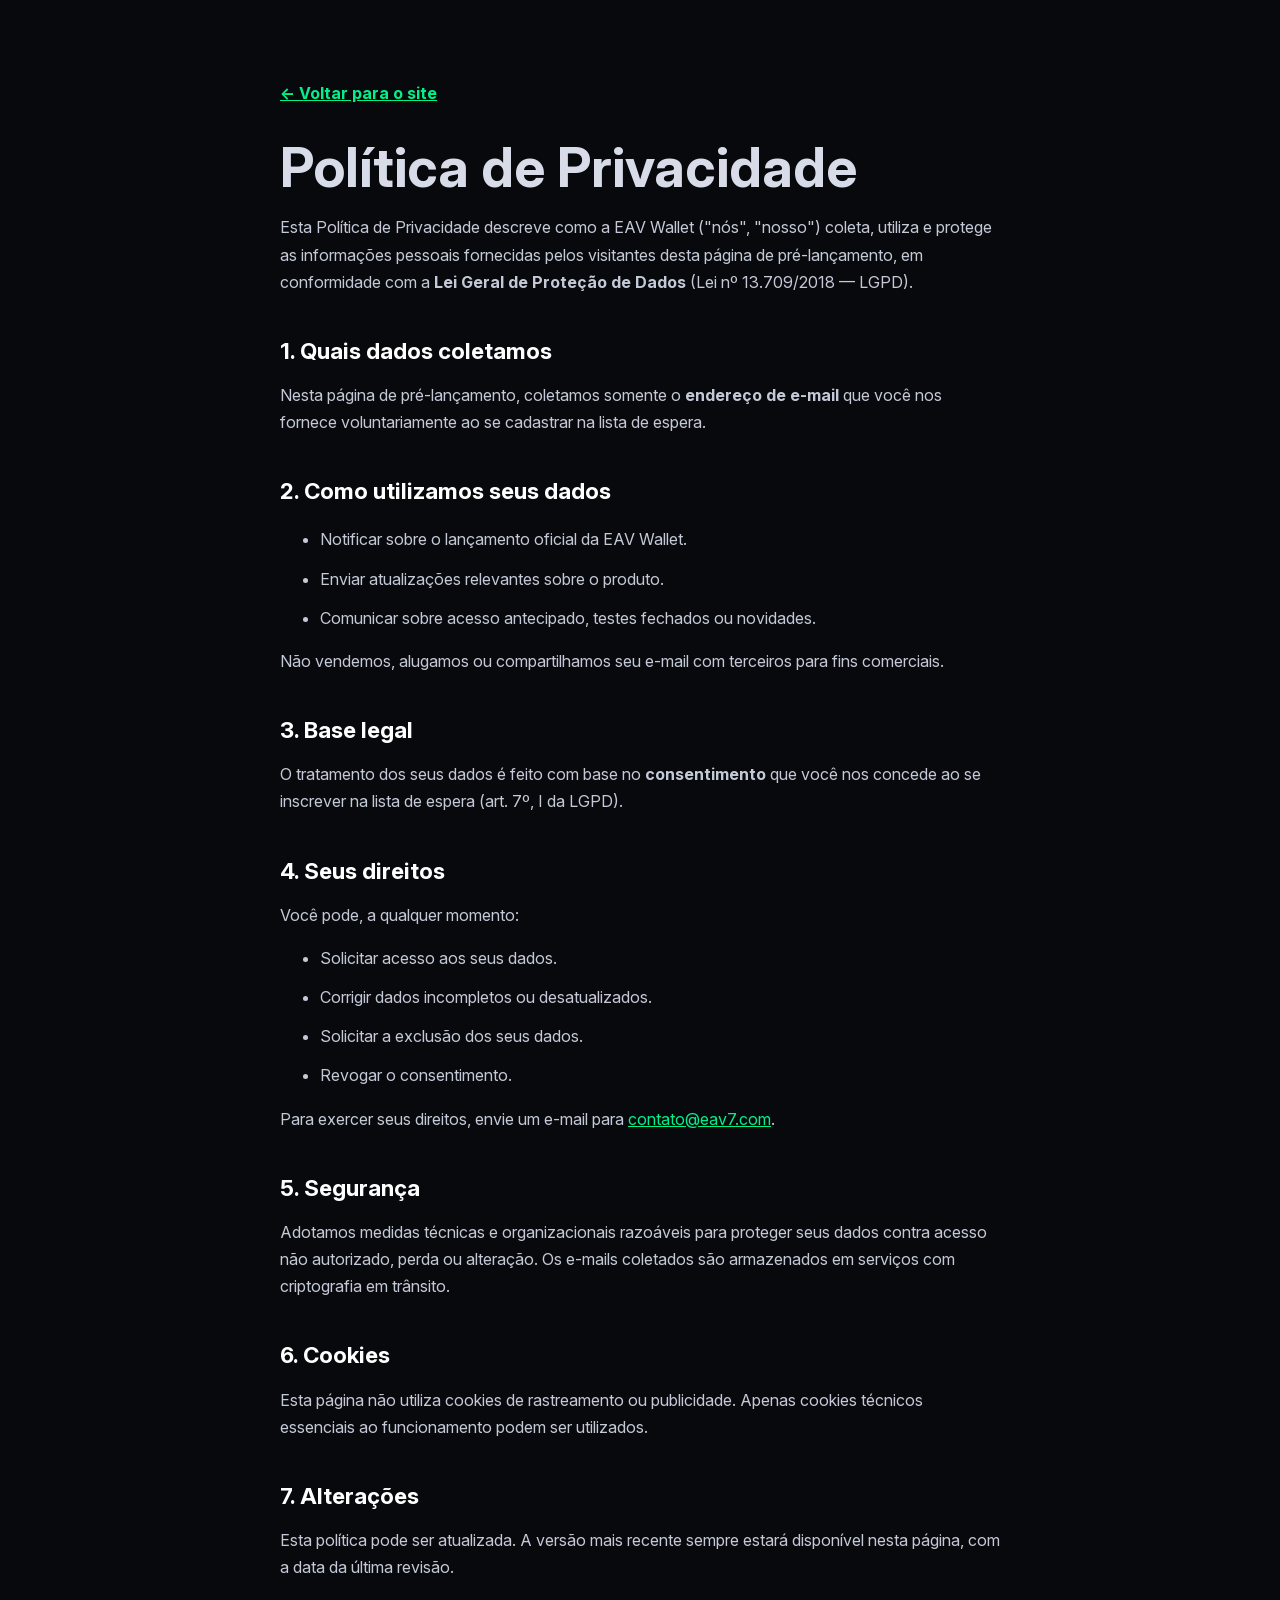
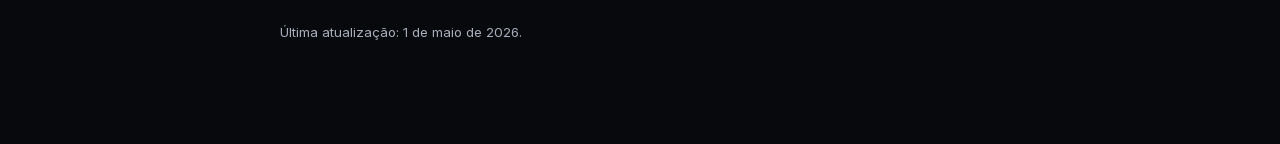
==== commit b5108552: "feat: 10/10 — i18n PT/EN/ES + Inter Variable + a11y CI i18n PT/EN/ES: - i18n.json com 30+ chaves (na" ====
--- a/privacy.html
+++ b/privacy.html
@@ -8,12 +8,7 @@
     <meta name="description" content="Política de Privacidade da EAV Wallet — como tratamos seus dados em conformidade com a LGPD." />
     <meta name="robots" content="noindex" />
     <link rel="icon" type="image/svg+xml" href="favicon.svg" />
-    <link rel="preconnect" href="https://fonts.googleapis.com" />
-    <link rel="preconnect" href="https://fonts.gstatic.com" crossorigin />
-    <link
-      href="https://fonts.googleapis.com/css2?family=Inter:wght@400;500;600;700;800&display=swap"
-      rel="stylesheet"
-    />
+    <link rel="preload" as="font" type="font/woff2" href="fonts/InterVariable.woff2" crossorigin />
     <link rel="stylesheet" href="styles.css" />
     <style>
       .legal {
--- a/styles.css
+++ b/styles.css
@@ -1,3 +1,12 @@
+@font-face {
+  font-family: "Inter";
+  font-style: normal;
+  font-weight: 100 900;
+  font-display: swap;
+  src: url("fonts/InterVariable.woff2") format("woff2-variations"),
+       url("fonts/InterVariable.woff2") format("woff2");
+}
+
 :root {
   --bg: #08090d;
   --panel: #15171f;
@@ -44,9 +53,83 @@
 
 a:focus-visible,
 button:focus-visible,
-input:focus-visible {
+input:focus-visible,
+[role="button"]:focus-visible {
   outline: 3px solid var(--green);
   outline-offset: 3px;
+  border-radius: 6px;
+}
+
+.skip-link {
+  position: absolute;
+  top: -100px;
+  left: 12px;
+  z-index: 200;
+  padding: 12px 18px;
+  border-radius: 10px;
+  background: var(--green);
+  color: #082316;
+  font-weight: 800;
+  text-decoration: none;
+  transition: top 180ms ease;
+}
+
+.skip-link:focus-visible {
+  top: 12px;
+  outline: 3px solid #fff;
+  outline-offset: 2px;
+}
+
+.lang-switch {
+  display: inline-flex;
+  align-items: center;
+  gap: 2px;
+  padding: 3px;
+  border-radius: 999px;
+  border: 1px solid rgba(255, 255, 255, 0.1);
+  background: rgba(255, 255, 255, 0.04);
+}
+
+.lang-switch button {
+  min-width: 38px;
+  height: 32px;
+  padding: 0 10px;
+  border: 0;
+  border-radius: 999px;
+  background: transparent;
+  color: var(--muted);
+  font: inherit;
+  font-size: 0.74rem;
+  font-weight: 800;
+  letter-spacing: 0.04em;
+  cursor: pointer;
+  transition: background 180ms ease, color 180ms ease;
+}
+
+.lang-switch button:hover {
+  color: var(--text);
+}
+
+.lang-switch button.is-active {
+  background: var(--green);
+  color: #082316;
+}
+
+@media (max-width: 980px) {
+  .lang-switch:not(.lang-switch-mobile) {
+    display: none;
+  }
+  .lang-switch-mobile {
+    display: grid;
+    grid-template-columns: repeat(3, minmax(0, 1fr));
+    gap: 6px;
+    padding: 6px;
+    margin-top: 6px;
+  }
+  .lang-switch-mobile button {
+    height: 44px;
+    font-size: 0.86rem;
+  }
 }
 
 .shell {
@@ -381,6 +464,117 @@
   width: 20px;
   height: 20px;
   color: var(--green);
+}
+
+.footer-trust {
+  display: flex;
+  flex-wrap: wrap;
+  gap: 10px;
+  margin-top: 20px;
+  padding-top: 20px;
+  border-top: 1px solid rgba(255, 255, 255, 0.06);
+}
+
+.trust-tag {
+  display: inline-flex;
+  align-items: center;
+  gap: 8px;
+  padding: 8px 14px;
+  border: 1px solid rgba(255, 255, 255, 0.1);
+  border-radius: 999px;
+  background: rgba(255, 255, 255, 0.03);
+  color: #c3c9d6;
+  font-size: 0.78rem;
+  font-weight: 700;
+  letter-spacing: 0.04em;
+}
+
+.trust-tag svg,
+.trust-tag img {
+  width: 16px;
+  height: 16px;
+  color: var(--green);
+}
+
+.cookie-banner {
+  position: fixed;
+  left: 14px;
+  right: 14px;
+  bottom: 14px;
+  z-index: 90;
+  display: flex;
+  align-items: center;
+  justify-content: space-between;
+  gap: 16px;
+  max-width: 720px;
+  margin: 0 auto;
+  padding: 16px 20px;
+  border: 1px solid rgba(255, 255, 255, 0.12);
+  border-radius: 16px;
+  background: rgba(15, 17, 24, 0.96);
+  backdrop-filter: blur(20px);
+  box-shadow: 0 24px 70px rgba(0, 0, 0, 0.45);
+  opacity: 0;
+  transform: translateY(20px);
+  transition: opacity 320ms ease, transform 320ms cubic-bezier(0.22, 1, 0.36, 1);
+}
+
+.cookie-banner.is-visible {
+  opacity: 1;
+  transform: translateY(0);
+}
+
+.cookie-banner p {
+  margin: 0;
+  color: #c3c9d6;
+  font-size: 0.9rem;
+  line-height: 1.5;
+}
+
+.cookie-banner a {
+  color: var(--green);
+  text-decoration: underline;
+  font-weight: 700;
+}
+
+.cookie-accept {
+  flex-shrink: 0;
+  min-height: 44px;
+  padding: 0 20px;
+  border: 0;
+  border-radius: 999px;
+  background: linear-gradient(180deg, var(--green), var(--green-2));
+  color: #082316;
+  font-weight: 800;
+  font-size: 0.9rem;
+  cursor: pointer;
+  transition: transform 180ms ease, box-shadow 180ms ease;
+}
+
+.cookie-accept:hover {
+  transform: translateY(-1px);
+  box-shadow: 0 12px 28px rgba(0, 240, 138, 0.3);
+}
+
+@media (max-width: 680px) {
+  .cookie-banner {
+    flex-direction: column;
+    align-items: stretch;
+    text-align: center;
+  }
+
+  .cookie-banner p {
+    font-size: 0.84rem;
+  }
+
+  .footer-trust {
+    gap: 8px;
+  }
+
+  .trust-tag {
+    padding: 6px 12px;
+    font-size: 0.72rem;
+  }
 }
 
 .hero h1 {
